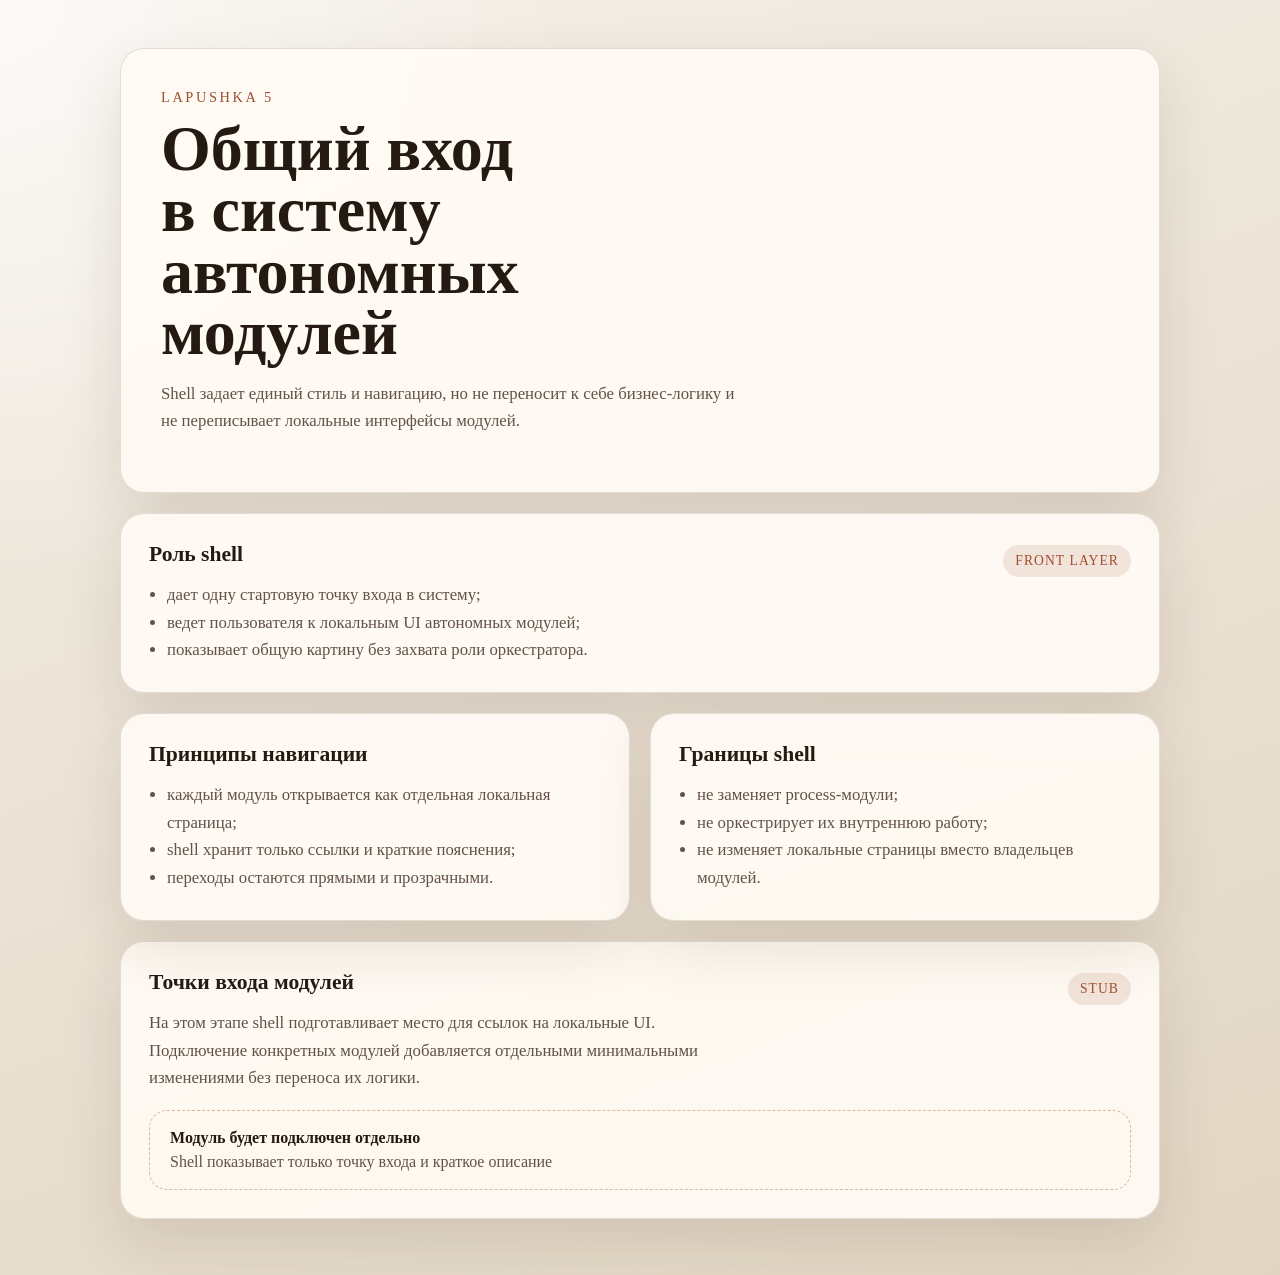
==== shell/ui/index.html @ d70a3449 "Set up task registry and module controls" ====
<!DOCTYPE html>
<html lang="ru">
  <head>
    <meta charset="UTF-8" />
    <meta name="viewport" content="width=device-width, initial-scale=1.0" />
    <title>Lapushka 5 Shell</title>
    <link rel="stylesheet" href="./styles.css" />
  </head>
  <body>
    <main class="shell-home">
      <section class="hero">
        <p class="eyebrow">Lapushka 5</p>
        <h1>Общий вход в систему автономных модулей</h1>
        <p class="lead">
          Shell задает единый стиль и навигацию, но не переносит к себе бизнес-логику
          и не переписывает локальные интерфейсы модулей.
        </p>
      </section>

      <section class="panel">
        <div class="panel-head">
          <h2>Роль shell</h2>
          <span class="tag">front layer</span>
        </div>
        <ul class="list">
          <li>дает одну стартовую точку входа в систему;</li>
          <li>ведет пользователя к локальным UI автономных модулей;</li>
          <li>показывает общую картину без захвата роли оркестратора.</li>
        </ul>
      </section>

      <section class="grid">
        <article class="card">
          <h2>Принципы навигации</h2>
          <ul class="list">
            <li>каждый модуль открывается как отдельная локальная страница;</li>
            <li>shell хранит только ссылки и краткие пояснения;</li>
            <li>переходы остаются прямыми и прозрачными.</li>
          </ul>
        </article>

        <article class="card">
          <h2>Границы shell</h2>
          <ul class="list">
            <li>не заменяет process-модули;</li>
            <li>не оркестрирует их внутреннюю работу;</li>
            <li>не изменяет локальные страницы вместо владельцев модулей.</li>
          </ul>
        </article>
      </section>

      <section class="panel">
        <div class="panel-head">
          <h2>Точки входа модулей</h2>
          <span class="tag">stub</span>
        </div>
        <p class="muted">
          На этом этапе shell подготавливает место для ссылок на локальные UI. Подключение
          конкретных модулей добавляется отдельными минимальными изменениями без переноса их логики.
        </p>
        <div class="entry-list">
          <a class="entry disabled" href="#" aria-disabled="true">
            <strong>Модуль будет подключен отдельно</strong>
            <span>Shell показывает только точку входа и краткое описание</span>
          </a>
        </div>
      </section>
    </main>
  </body>
</html>
---- shell/ui/styles.css ----
:root {
  --bg: #f4efe7;
  --bg-accent: #e2d6c3;
  --surface: rgba(255, 251, 245, 0.92);
  --surface-strong: #fff8ef;
  --text: #241a12;
  --muted: #625248;
  --line: rgba(61, 42, 25, 0.14);
  --accent: #9f4f2f;
  --accent-soft: rgba(159, 79, 47, 0.12);
  --shadow: 0 24px 60px rgba(58, 37, 19, 0.12);
}

* {
  box-sizing: border-box;
}

body {
  margin: 0;
  min-height: 100vh;
  font-family: "Georgia", "Times New Roman", serif;
  color: var(--text);
  background:
    radial-gradient(circle at top left, rgba(255, 255, 255, 0.72), transparent 32%),
    linear-gradient(160deg, var(--bg) 0%, var(--bg-accent) 100%);
}

.shell-home {
  width: min(1040px, calc(100% - 32px));
  margin: 0 auto;
  padding: 48px 0 56px;
}

.hero,
.panel,
.card {
  border: 1px solid var(--line);
  border-radius: 24px;
  background: var(--surface);
  box-shadow: var(--shadow);
}

.hero {
  padding: 40px;
}

.eyebrow {
  margin: 0 0 12px;
  font-size: 0.9rem;
  letter-spacing: 0.18em;
  text-transform: uppercase;
  color: var(--accent);
}

h1,
h2,
p,
ul {
  margin-top: 0;
}

h1 {
  max-width: 12ch;
  margin-bottom: 16px;
  font-size: clamp(2.5rem, 5vw, 4.6rem);
  line-height: 0.96;
}

h2 {
  margin-bottom: 14px;
  font-size: 1.35rem;
}

.lead,
.muted,
.list {
  max-width: 70ch;
  font-size: 1.05rem;
  line-height: 1.65;
  color: var(--muted);
}

.panel {
  margin-top: 20px;
  padding: 28px;
}

.panel-head {
  display: flex;
  align-items: center;
  justify-content: space-between;
  gap: 16px;
}

.tag {
  display: inline-flex;
  align-items: center;
  padding: 8px 12px;
  border-radius: 999px;
  background: var(--accent-soft);
  color: var(--accent);
  font-size: 0.85rem;
  letter-spacing: 0.08em;
  text-transform: uppercase;
}

.grid {
  display: grid;
  grid-template-columns: repeat(2, minmax(0, 1fr));
  gap: 20px;
  margin-top: 20px;
}

.card {
  padding: 28px;
}

.list {
  padding-left: 18px;
  margin-bottom: 0;
}

.entry-list {
  margin-top: 18px;
}

.entry {
  display: block;
  padding: 18px 20px;
  border: 1px dashed rgba(159, 79, 47, 0.38);
  border-radius: 18px;
  background: var(--surface-strong);
  color: inherit;
  text-decoration: none;
}

.entry span {
  display: block;
  margin-top: 6px;
  color: var(--muted);
}

.entry.disabled {
  cursor: default;
}

@media (max-width: 760px) {
  .shell-home {
    width: min(100% - 24px, 1040px);
    padding: 24px 0 40px;
  }

  .hero,
  .panel,
  .card {
    border-radius: 20px;
  }

  .hero,
  .panel,
  .card {
    padding: 22px;
  }

  .grid {
    grid-template-columns: 1fr;
  }

  .panel-head {
    align-items: flex-start;
    flex-direction: column;
  }
}
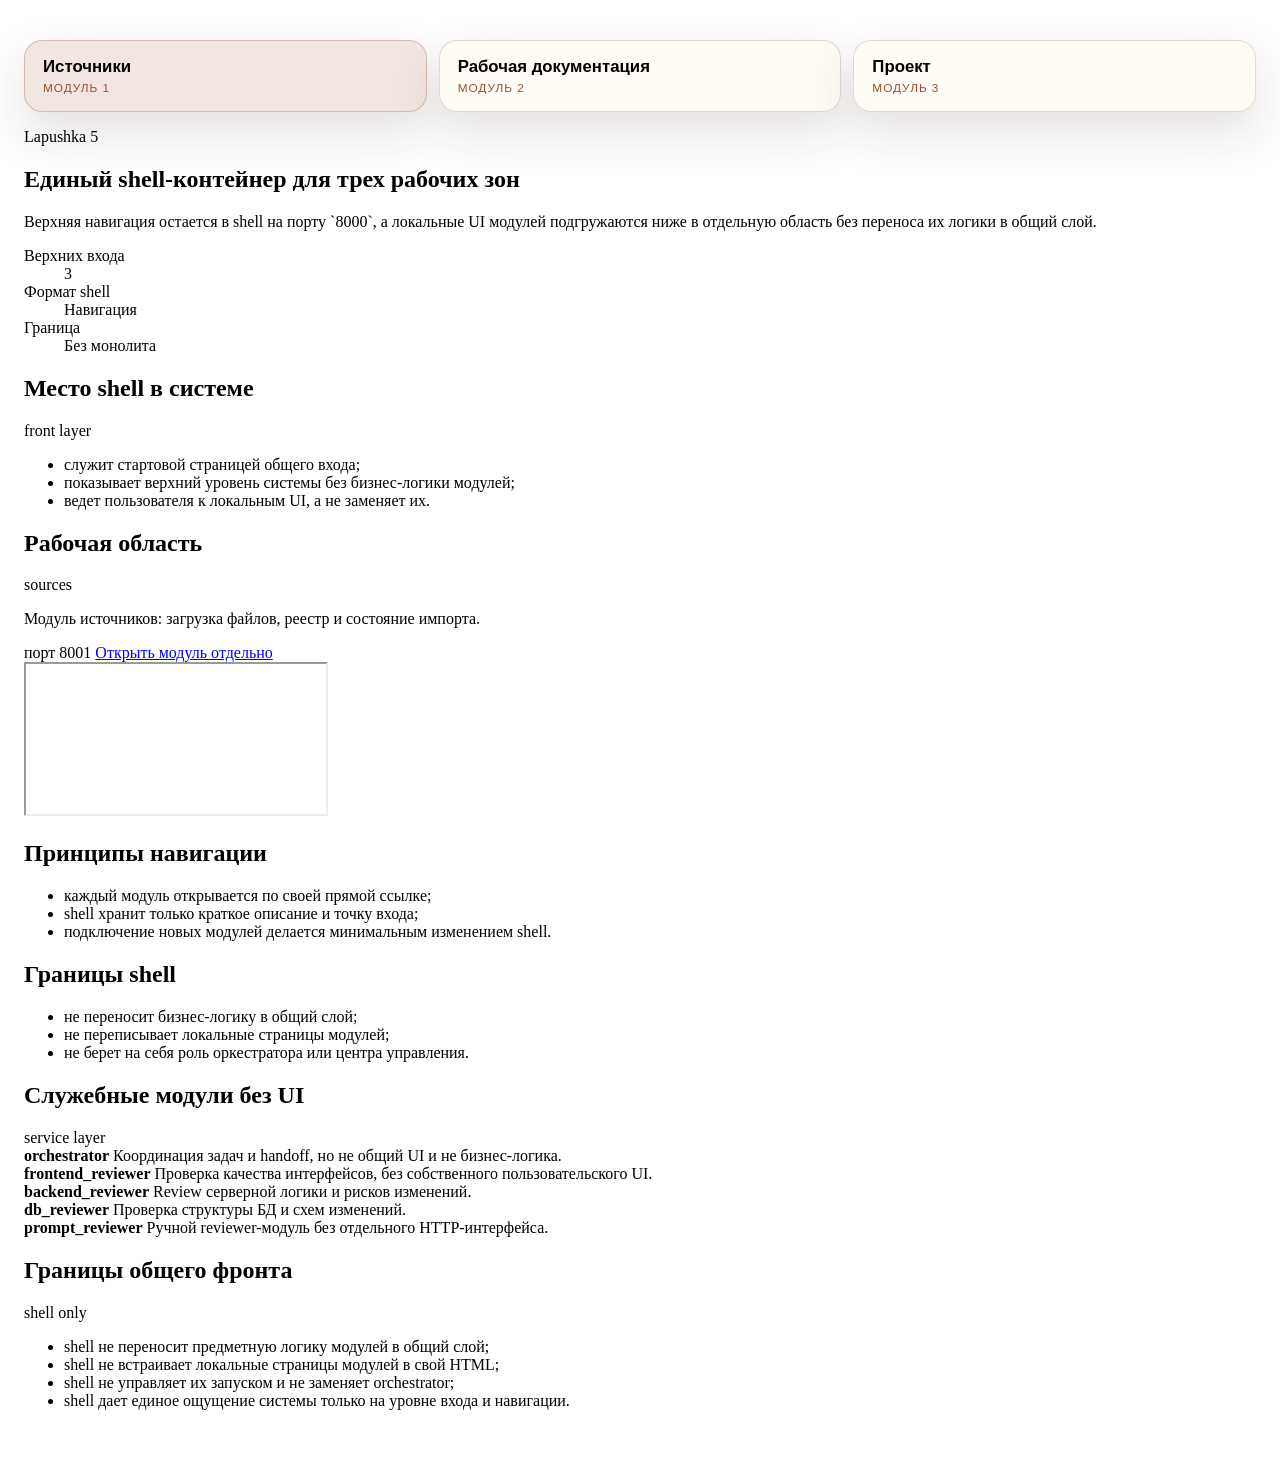
==== commit bff1b895: "chore: snapshot current workspace state" ====
--- a/shell/ui/index.html
+++ b/shell/ui/index.html
@@ -8,63 +8,143 @@
   </head>
   <body>
     <main class="shell-home">
+      <nav class="top-nav" aria-label="Главная навигация">
+        <button class="top-link" data-module="sources" data-port="8001" type="button">
+          <span class="top-link-label">Источники</span>
+          <span class="top-link-meta">модуль 1</span>
+        </button>
+        <button class="top-link" data-module="documents" data-port="8002" type="button">
+          <span class="top-link-label">Рабочая документация</span>
+          <span class="top-link-meta">модуль 2</span>
+        </button>
+        <button class="top-link" data-module="project" data-port="8003" type="button">
+          <span class="top-link-label">Проект</span>
+          <span class="top-link-meta">модуль 3</span>
+        </button>
+      </nav>
+
       <section class="hero">
-        <p class="eyebrow">Lapushka 5</p>
-        <h1>Общий вход в систему автономных модулей</h1>
-        <p class="lead">
-          Shell задает единый стиль и навигацию, но не переносит к себе бизнес-логику
-          и не переписывает локальные интерфейсы модулей.
-        </p>
+        <div class="hero-copy">
+          <p class="eyebrow">Lapushka 5</p>
+          <h1>Единый shell-контейнер для трех рабочих зон</h1>
+          <p class="lead">
+            Верхняя навигация остается в shell на порту `8000`, а локальные UI модулей
+            подгружаются ниже в отдельную область без переноса их логики в общий слой.
+          </p>
+        </div>
+        <dl class="hero-stats">
+          <div>
+            <dt>Верхних входа</dt>
+            <dd>3</dd>
+          </div>
+          <div>
+            <dt>Формат shell</dt>
+            <dd>Навигация</dd>
+          </div>
+          <div>
+            <dt>Граница</dt>
+            <dd>Без монолита</dd>
+          </div>
+        </dl>
       </section>
 
       <section class="panel">
         <div class="panel-head">
-          <h2>Роль shell</h2>
+          <h2>Место shell в системе</h2>
           <span class="tag">front layer</span>
         </div>
         <ul class="list">
-          <li>дает одну стартовую точку входа в систему;</li>
-          <li>ведет пользователя к локальным UI автономных модулей;</li>
-          <li>показывает общую картину без захвата роли оркестратора.</li>
+          <li>служит стартовой страницей общего входа;</li>
+          <li>показывает верхний уровень системы без бизнес-логики модулей;</li>
+          <li>ведет пользователя к локальным UI, а не заменяет их.</li>
         </ul>
+      </section>
+
+      <section class="panel">
+        <div class="panel-head">
+          <h2>Рабочая область</h2>
+          <span class="tag" id="active-module-tag">sources</span>
+        </div>
+        <p class="muted" id="active-module-description">
+          Shell встраивает UI выбранного модуля ниже и сохраняет верхнюю навигацию на месте.
+        </p>
+        <div class="workspace-meta">
+          <span class="status is-live" id="active-module-port">порт 8001</span>
+          <a class="module-link" id="active-module-link" data-port="8001" href="http://127.0.0.1:8001/" target="_blank" rel="noreferrer">
+            Открыть модуль отдельно
+          </a>
+        </div>
+        <div class="module-frame-shell">
+          <iframe
+            id="module-frame"
+            title="Рабочая область модуля"
+            src="http://127.0.0.1:8001/"
+          ></iframe>
+        </div>
       </section>
 
       <section class="grid">
         <article class="card">
           <h2>Принципы навигации</h2>
           <ul class="list">
-            <li>каждый модуль открывается как отдельная локальная страница;</li>
-            <li>shell хранит только ссылки и краткие пояснения;</li>
-            <li>переходы остаются прямыми и прозрачными.</li>
+            <li>каждый модуль открывается по своей прямой ссылке;</li>
+            <li>shell хранит только краткое описание и точку входа;</li>
+            <li>подключение новых модулей делается минимальным изменением shell.</li>
           </ul>
         </article>
 
         <article class="card">
           <h2>Границы shell</h2>
           <ul class="list">
-            <li>не заменяет process-модули;</li>
-            <li>не оркестрирует их внутреннюю работу;</li>
-            <li>не изменяет локальные страницы вместо владельцев модулей.</li>
+            <li>не переносит бизнес-логику в общий слой;</li>
+            <li>не переписывает локальные страницы модулей;</li>
+            <li>не берет на себя роль оркестратора или центра управления.</li>
           </ul>
         </article>
       </section>
 
       <section class="panel">
         <div class="panel-head">
-          <h2>Точки входа модулей</h2>
-          <span class="tag">stub</span>
+          <h2>Служебные модули без UI</h2>
+          <span class="tag">service layer</span>
         </div>
-        <p class="muted">
-          На этом этапе shell подготавливает место для ссылок на локальные UI. Подключение
-          конкретных модулей добавляется отдельными минимальными изменениями без переноса их логики.
-        </p>
-        <div class="entry-list">
-          <a class="entry disabled" href="#" aria-disabled="true">
-            <strong>Модуль будет подключен отдельно</strong>
-            <span>Shell показывает только точку входа и краткое описание</span>
-          </a>
+        <div class="service-grid">
+          <article class="entry">
+            <strong>orchestrator</strong>
+            <span>Координация задач и handoff, но не общий UI и не бизнес-логика.</span>
+          </article>
+          <article class="entry">
+            <strong>frontend_reviewer</strong>
+            <span>Проверка качества интерфейсов, без собственного пользовательского UI.</span>
+          </article>
+          <article class="entry">
+            <strong>backend_reviewer</strong>
+            <span>Review серверной логики и рисков изменений.</span>
+          </article>
+          <article class="entry">
+            <strong>db_reviewer</strong>
+            <span>Проверка структуры БД и схем изменений.</span>
+          </article>
+          <article class="entry">
+            <strong>prompt_reviewer</strong>
+            <span>Ручной reviewer-модуль без отдельного HTTP-интерфейса.</span>
+          </article>
         </div>
       </section>
+
+      <section class="panel">
+        <div class="panel-head">
+          <h2>Границы общего фронта</h2>
+          <span class="tag">shell only</span>
+        </div>
+        <ul class="list">
+          <li>shell не переносит предметную логику модулей в общий слой;</li>
+          <li>shell не встраивает локальные страницы модулей в свой HTML;</li>
+          <li>shell не управляет их запуском и не заменяет orchestrator;</li>
+          <li>shell дает единое ощущение системы только на уровне входа и навигации.</li>
+        </ul>
+      </section>
     </main>
+    <script src="./app.js"></script>
   </body>
 </html>
--- a/shell/ui/styles.css
+++ b/shell/ui/styles.css
@@ -1,173 +1,357 @@
 :root {
-  --bg: #f4efe7;
-  --bg-accent: #e2d6c3;
-  --surface: rgba(255, 251, 245, 0.92);
-  --surface-strong: #fff8ef;
-  --text: #241a12;
-  --muted: #625248;
-  --line: rgba(61, 42, 25, 0.14);
-  --accent: #9f4f2f;
-  --accent-soft: rgba(159, 79, 47, 0.12);
-  --shadow: 0 24px 60px rgba(58, 37, 19, 0.12);
+  --shell-bg: #efe7da;
+  --shell-surface: rgba(255, 251, 245, 0.95);
+  --shell-line: rgba(61, 42, 25, 0.16);
+  --shell-text: #241a12;
+  --shell-muted: #625248;
+  --shell-accent: #9f4f2f;
+  --shell-accent-soft: rgba(159, 79, 47, 0.14);
+  --shell-shadow: 0 20px 48px rgba(58, 37, 19, 0.14);
 }
 
 * {
   box-sizing: border-box;
 }
 
-body {
+body.shell-layout {
   margin: 0;
   min-height: 100vh;
-  font-family: "Georgia", "Times New Roman", serif;
-  color: var(--text);
+  color: var(--shell-text);
   background:
     radial-gradient(circle at top left, rgba(255, 255, 255, 0.72), transparent 32%),
-    linear-gradient(160deg, var(--bg) 0%, var(--bg-accent) 100%);
+    linear-gradient(180deg, #f6efe5 0%, var(--shell-bg) 100%);
+}
+
+.shell-header {
+  position: sticky;
+  top: 0;
+  z-index: 20;
+  padding: 18px 16px 14px;
+  border-bottom: 1px solid var(--shell-line);
+  background: rgba(246, 239, 229, 0.92);
+  backdrop-filter: blur(8px);
+}
+
+.shell-header-inner,
+.shell-main {
+  width: min(1320px, 100%);
+  margin: 0 auto;
+}
+
+.shell-brand {
+  display: flex;
+  align-items: flex-end;
+  justify-content: space-between;
+  gap: 16px;
+  margin-bottom: 14px;
+}
+
+.shell-eyebrow,
+.shell-title,
+.shell-module-label,
+.shell-module-description,
+.shell-module-port {
+  margin: 0;
+}
+
+.shell-eyebrow {
+  color: var(--shell-accent);
+  text-transform: uppercase;
+  letter-spacing: 0.14em;
+  font-size: 0.8rem;
+}
+
+.shell-title {
+  font-size: clamp(1.6rem, 3vw, 2.35rem);
+}
+
+.top-nav {
+  display: grid;
+  grid-template-columns: repeat(3, minmax(0, 1fr));
+  gap: 12px;
+}
+
+.top-link {
+  display: flex;
+  flex-direction: column;
+  gap: 4px;
+  padding: 16px 18px;
+  border: 1px solid var(--shell-line);
+  border-radius: 18px;
+  background: var(--shell-surface);
+  box-shadow: var(--shell-shadow);
+  color: inherit;
+  text-decoration: none;
+}
+
+.top-link.is-active {
+  background: var(--shell-accent-soft);
+  border-color: rgba(159, 79, 47, 0.28);
+}
+
+.top-link-label {
+  font-size: 1.05rem;
+  font-weight: 700;
+}
+
+.top-link-meta {
+  color: var(--shell-accent);
+  text-transform: uppercase;
+  letter-spacing: 0.08em;
+  font-size: 0.74rem;
+}
+
+.shell-main {
+  padding: 18px 16px 40px;
 }
 
 .shell-home {
-  width: min(1040px, calc(100% - 32px));
+  width: min(1320px, 100%);
   margin: 0 auto;
-  padding: 48px 0 56px;
-}
-
-.hero,
-.panel,
-.card {
-  border: 1px solid var(--line);
+  padding: 32px 16px 48px;
+}
+
+.shell-home-hero {
+  max-width: 760px;
+  margin-bottom: 24px;
+}
+
+.shell-home-text {
+  color: var(--shell-muted);
+  line-height: 1.7;
+}
+
+.cabinet-grid {
+  display: grid;
+  grid-template-columns: repeat(auto-fit, minmax(260px, 1fr));
+  gap: 16px;
+}
+
+.cabinet-entry {
+  display: grid;
+  grid-template-columns: minmax(280px, 0.9fr) minmax(340px, 1.1fr);
+  gap: 18px;
+  margin-bottom: 22px;
+  padding: 24px;
+  border: 1px solid var(--shell-line);
   border-radius: 24px;
-  background: var(--surface);
-  box-shadow: var(--shadow);
-}
-
-.hero {
-  padding: 40px;
-}
-
-.eyebrow {
-  margin: 0 0 12px;
-  font-size: 0.9rem;
-  letter-spacing: 0.18em;
-  text-transform: uppercase;
-  color: var(--accent);
-}
-
-h1,
-h2,
-p,
-ul {
-  margin-top: 0;
-}
-
-h1 {
-  max-width: 12ch;
-  margin-bottom: 16px;
-  font-size: clamp(2.5rem, 5vw, 4.6rem);
-  line-height: 0.96;
-}
-
-h2 {
-  margin-bottom: 14px;
-  font-size: 1.35rem;
-}
-
-.lead,
-.muted,
-.list {
-  max-width: 70ch;
-  font-size: 1.05rem;
-  line-height: 1.65;
-  color: var(--muted);
-}
-
-.panel {
-  margin-top: 20px;
-  padding: 28px;
-}
-
-.panel-head {
+  background: var(--shell-surface);
+  box-shadow: var(--shell-shadow);
+}
+
+.cabinet-entry-copy {
+  display: grid;
+  gap: 10px;
+  align-content: start;
+}
+
+.cabinet-entry-title {
+  margin: 0;
+  font-size: clamp(1.35rem, 2.4vw, 1.8rem);
+}
+
+.cabinet-form {
+  display: grid;
+  gap: 14px;
+}
+
+.cabinet-form-field {
+  display: grid;
+  gap: 8px;
+  font-size: 0.95rem;
+  color: var(--shell-muted);
+}
+
+.cabinet-form-field input {
+  min-height: 48px;
+  padding: 12px 14px;
+  border: 1px solid var(--shell-line);
+  border-radius: 14px;
+  background: rgba(255, 255, 255, 0.92);
+  color: var(--shell-text);
+  font: inherit;
+}
+
+.cabinet-form-field input:focus {
+  outline: 2px solid rgba(159, 79, 47, 0.22);
+  outline-offset: 1px;
+  border-color: rgba(159, 79, 47, 0.42);
+}
+
+.cabinet-form-actions {
   display: flex;
   align-items: center;
   justify-content: space-between;
-  gap: 16px;
-}
-
-.tag {
-  display: inline-flex;
-  align-items: center;
-  padding: 8px 12px;
-  border-radius: 999px;
-  background: var(--accent-soft);
-  color: var(--accent);
-  font-size: 0.85rem;
-  letter-spacing: 0.08em;
-  text-transform: uppercase;
-}
-
-.grid {
-  display: grid;
-  grid-template-columns: repeat(2, minmax(0, 1fr));
-  gap: 20px;
-  margin-top: 20px;
-}
-
-.card {
-  padding: 28px;
-}
-
-.list {
-  padding-left: 18px;
-  margin-bottom: 0;
-}
-
-.entry-list {
-  margin-top: 18px;
-}
-
-.entry {
+  gap: 14px;
+  flex-wrap: wrap;
+}
+
+.cabinet-submit {
+  min-height: 46px;
+  padding: 0 18px;
+  border: 1px solid transparent;
+  border-radius: 14px;
+  background: var(--shell-accent);
+  color: #fff9f2;
+  font: inherit;
+  font-weight: 700;
+  cursor: pointer;
+}
+
+.cabinet-form-hint,
+.cabinet-card-meta {
+  margin: 0;
+  color: var(--shell-muted);
+  font-size: 0.92rem;
+}
+
+.cabinet-form-error {
+  margin: 0;
+  padding: 12px 14px;
+  border: 1px solid rgba(143, 62, 46, 0.22);
+  border-radius: 14px;
+  background: #fff6f2;
+  color: #8f3e2e;
+}
+
+.cabinet-list-head {
+  margin: 8px 0 14px;
+}
+
+.cabinet-card {
   display: block;
-  padding: 18px 20px;
-  border: 1px dashed rgba(159, 79, 47, 0.38);
-  border-radius: 18px;
-  background: var(--surface-strong);
+  padding: 24px;
+  border: 1px solid var(--shell-line);
+  border-radius: 24px;
+  background: var(--shell-surface);
+  box-shadow: var(--shell-shadow);
   color: inherit;
   text-decoration: none;
 }
 
-.entry span {
-  display: block;
+.cabinet-card h2,
+.cabinet-card p {
+  margin: 0;
+}
+
+.cabinet-card p + p,
+.cabinet-card h2 + p {
+  margin-top: 10px;
+}
+
+.cabinet-card-eyebrow {
+  color: var(--shell-accent);
+  text-transform: uppercase;
+  letter-spacing: 0.12em;
+  font-size: 0.76rem;
+}
+
+.shell-cabinet-box {
+  min-width: 220px;
+  padding: 14px 16px;
+  border: 1px solid var(--shell-line);
+  border-radius: 18px;
+  background: var(--shell-surface);
+  box-shadow: var(--shell-shadow);
+}
+
+.shell-cabinet-label,
+.shell-cabinet-title,
+.shell-cabinet-link,
+.shell-module-cabinet {
+  margin: 0;
+}
+
+.shell-cabinet-label {
+  color: var(--shell-muted);
+  text-transform: uppercase;
+  letter-spacing: 0.08em;
+  font-size: 0.74rem;
+}
+
+.shell-cabinet-title {
   margin-top: 6px;
-  color: var(--muted);
-}
-
-.entry.disabled {
-  cursor: default;
-}
-
-@media (max-width: 760px) {
-  .shell-home {
-    width: min(100% - 24px, 1040px);
-    padding: 24px 0 40px;
+  font-weight: 700;
+}
+
+.shell-cabinet-link {
+  display: inline-block;
+  margin-top: 8px;
+  color: var(--shell-accent);
+}
+
+.shell-module-meta {
+  display: flex;
+  align-items: flex-start;
+  justify-content: space-between;
+  gap: 16px;
+  margin-bottom: 18px;
+  padding: 20px 22px;
+  border: 1px solid var(--shell-line);
+  border-radius: 22px;
+  background: var(--shell-surface);
+  box-shadow: var(--shell-shadow);
+}
+
+.shell-module-label {
+  font-size: 1.45rem;
+  font-weight: 700;
+}
+
+.shell-module-description,
+.shell-module-port,
+.shell-module-cabinet {
+  color: var(--shell-muted);
+}
+
+.shell-module-description {
+  margin-top: 8px;
+  line-height: 1.6;
+}
+
+.shell-module-side {
+  text-align: right;
+}
+
+.shell-module-cabinet {
+  margin-top: 6px;
+}
+
+.module-host {
+  min-height: 70vh;
+}
+
+.shell-error {
+  padding: 24px;
+  border: 1px solid rgba(143, 62, 46, 0.22);
+  border-radius: 18px;
+  background: #fff7f4;
+}
+
+.shell-error h2,
+.shell-error p {
+  margin: 0;
+}
+
+.shell-error p {
+  margin-top: 8px;
+}
+
+@media (max-width: 820px) {
+  .shell-brand,
+  .shell-module-meta {
+    flex-direction: column;
   }
 
-  .hero,
-  .panel,
-  .card {
-    border-radius: 20px;
-  }
-
-  .hero,
-  .panel,
-  .card {
-    padding: 22px;
-  }
-
-  .grid {
+  .cabinet-entry {
     grid-template-columns: 1fr;
   }
 
-  .panel-head {
-    align-items: flex-start;
-    flex-direction: column;
+  .shell-module-side {
+    text-align: left;
   }
-}
+
+  .top-nav {
+    grid-template-columns: 1fr;
+  }
+}
